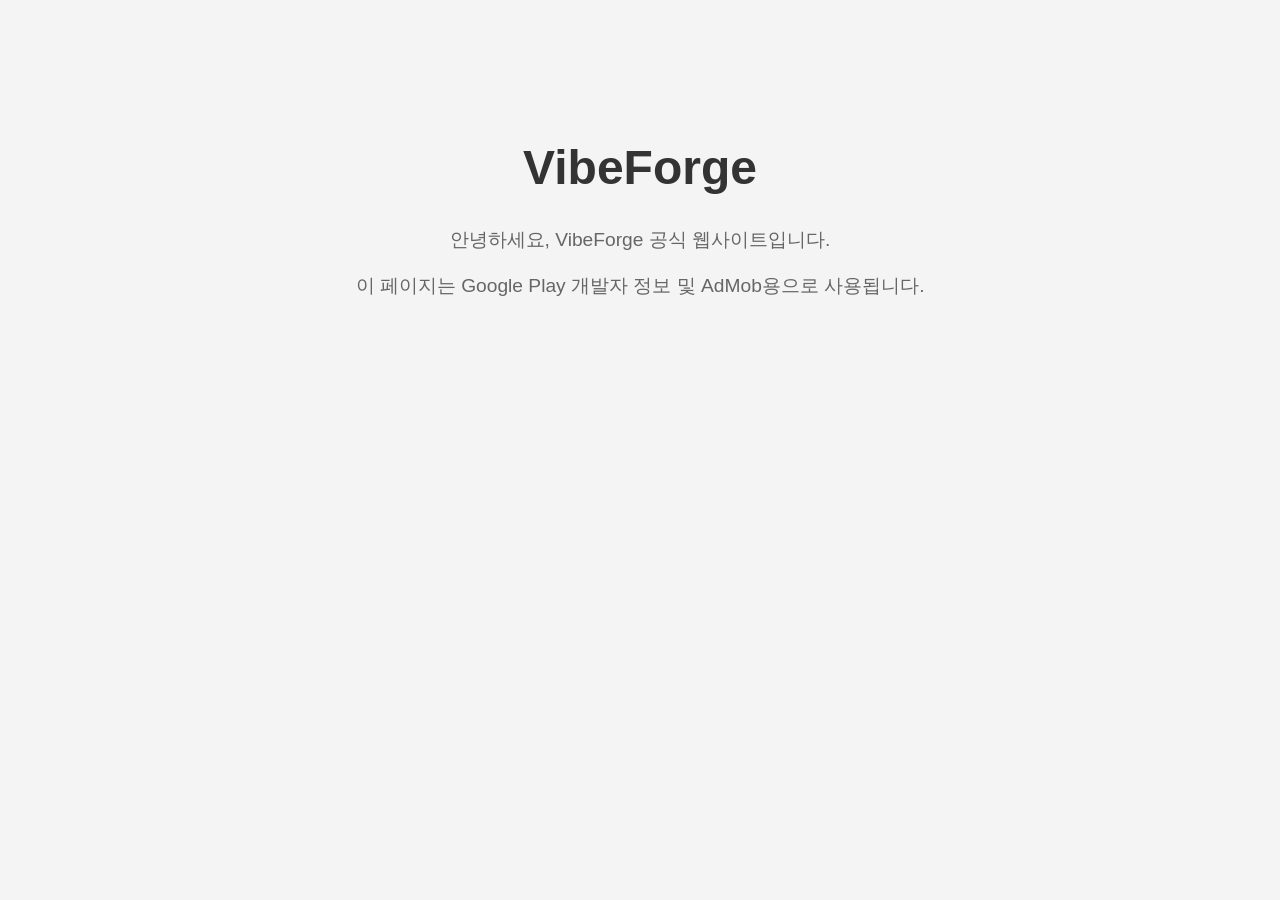
==== index.html @ 2b114d9f "Create index.html" ====
<!DOCTYPE html>
<html lang="ko">
<head>
  <meta charset="UTF-8">
  <meta name="viewport" content="width=device-width, initial-scale=1">
  <title>VibeForge</title>
  <style>
    body {
      font-family: Arial, sans-serif;
      text-align: center;
      padding: 100px 20px;
      background-color: #f4f4f4;
    }
    h1 {
      font-size: 3em;
      color: #333;
    }
    p {
      font-size: 1.2em;
      color: #666;
    }
  </style>
</head>
<body>
  <h1>VibeForge</h1>
  <p>안녕하세요, VibeForge 공식 웹사이트입니다.</p>
  <p>이 페이지는 Google Play 개발자 정보 및 AdMob용으로 사용됩니다.</p>
</body>
</html>
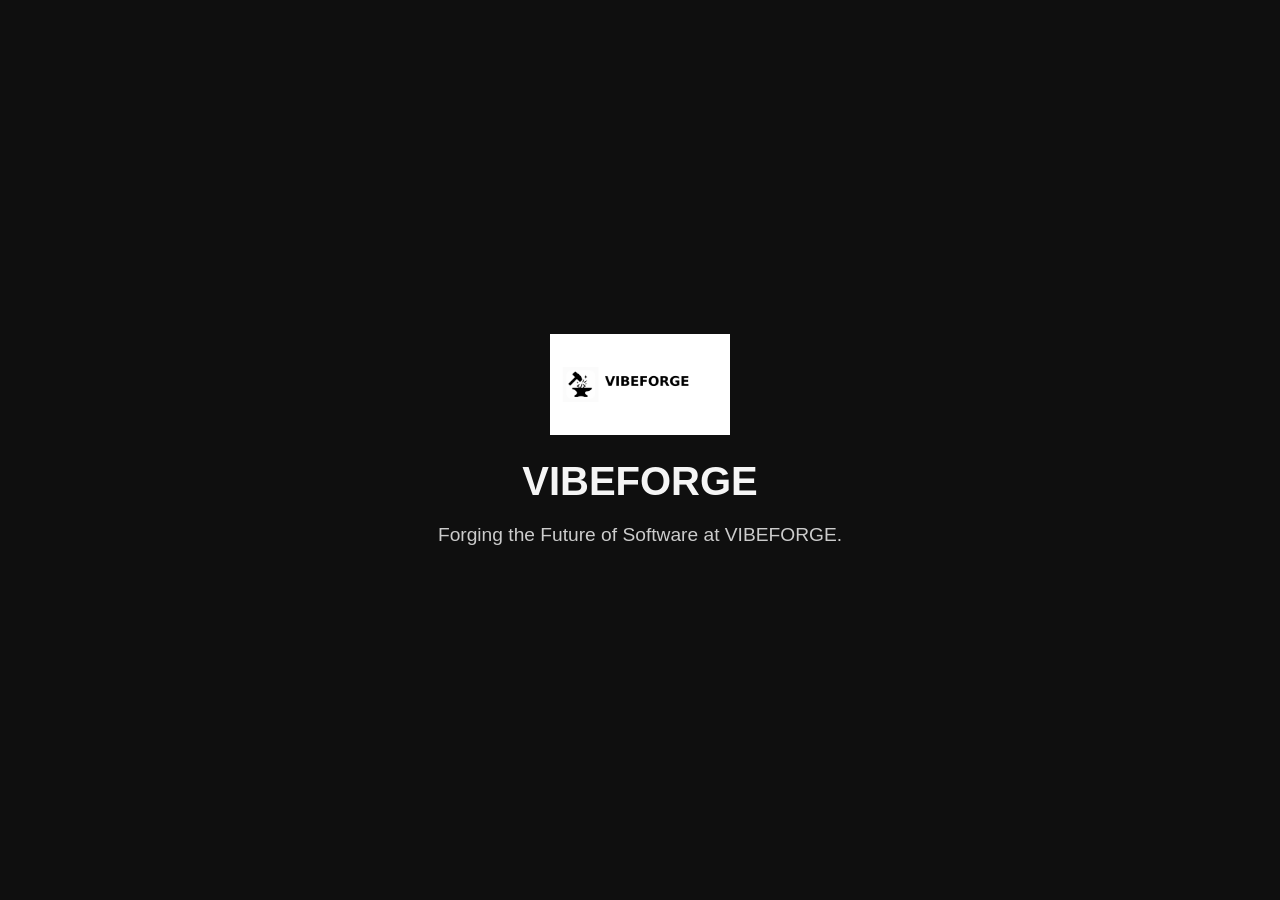
==== commit 56461c2b: "Update index.html" ====
--- a/index.html
+++ b/index.html
@@ -1,29 +1,58 @@
 <!DOCTYPE html>
-<html lang="ko">
+<html lang="en">
 <head>
-  <meta charset="UTF-8">
-  <meta name="viewport" content="width=device-width, initial-scale=1">
-  <title>VibeForge</title>
+  <meta charset="UTF-8" />
+  <meta name="viewport" content="width=device-width, initial-scale=1.0"/>
+  <title>VIBEFORGE</title>
   <style>
+    * {
+      box-sizing: border-box;
+    }
     body {
-      font-family: Arial, sans-serif;
+      margin: 0;
+      padding: 0;
+      font-family: 'Segoe UI', sans-serif;
+      background-color: #0f0f0f;
+      color: #f5f5f5;
+      display: flex;
+      flex-direction: column;
+      align-items: center;
+      justify-content: center;
+      height: 100vh;
       text-align: center;
-      padding: 100px 20px;
-      background-color: #f4f4f4;
+    }
+    img {
+      width: 180px;
+      height: auto;
+      margin-bottom: 24px;
     }
     h1 {
-      font-size: 3em;
-      color: #333;
+      font-size: 2.5em;
+      margin: 0 20px;
+      max-width: 90%;
     }
     p {
       font-size: 1.2em;
-      color: #666;
+      color: #cccccc;
+      max-width: 600px;
+      margin: 20px;
+    }
+    @media (max-width: 600px) {
+      h1 {
+        font-size: 1.8em;
+      }
+      p {
+        font-size: 1em;
+      }
+      img {
+        width: 120px;
+      }
     }
   </style>
 </head>
 <body>
-  <h1>VibeForge</h1>
-  <p>안녕하세요, VibeForge 공식 웹사이트입니다.</p>
-  <p>이 페이지는 Google Play 개발자 정보 및 AdMob용으로 사용됩니다.</p>
+  <img src="vibeforge_header_image.png" alt="VIBEFORGE Logo">
+  <h1>VIBEFORGE</h1>
+  <p>Forging the Future of Software at VIBEFORGE.</p>
 </body>
 </html>
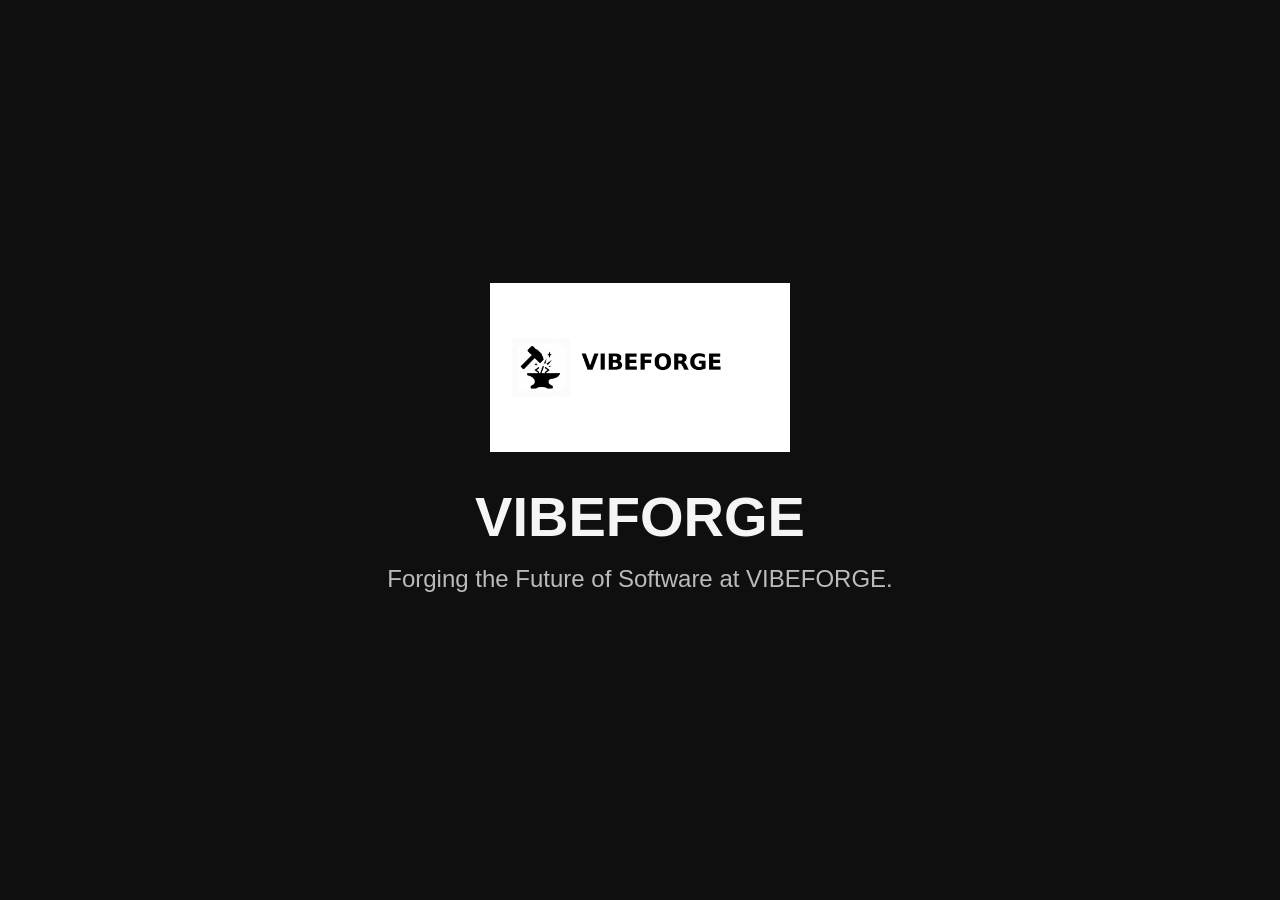
==== commit 23208aef: "Update index.html" ====
--- a/index.html
+++ b/index.html
@@ -18,34 +18,32 @@
       flex-direction: column;
       align-items: center;
       justify-content: center;
-      height: 100vh;
+      min-height: 100vh;
       text-align: center;
     }
     img {
-      width: 180px;
+      width: 300px;
       height: auto;
-      margin-bottom: 24px;
+      margin-bottom: 32px;
     }
     h1 {
-      font-size: 2.5em;
-      margin: 0 20px;
-      max-width: 90%;
+      font-size: 3.5em;
+      margin: 0;
     }
     p {
-      font-size: 1.2em;
-      color: #cccccc;
-      max-width: 600px;
-      margin: 20px;
+      font-size: 1.5em;
+      margin-top: 16px;
+      color: #bbbbbb;
     }
-    @media (max-width: 600px) {
+    @media (max-width: 768px) {
+      img {
+        width: 200px;
+      }
       h1 {
-        font-size: 1.8em;
+        font-size: 2.2em;
       }
       p {
-        font-size: 1em;
-      }
-      img {
-        width: 120px;
+        font-size: 1.1em;
       }
     }
   </style>
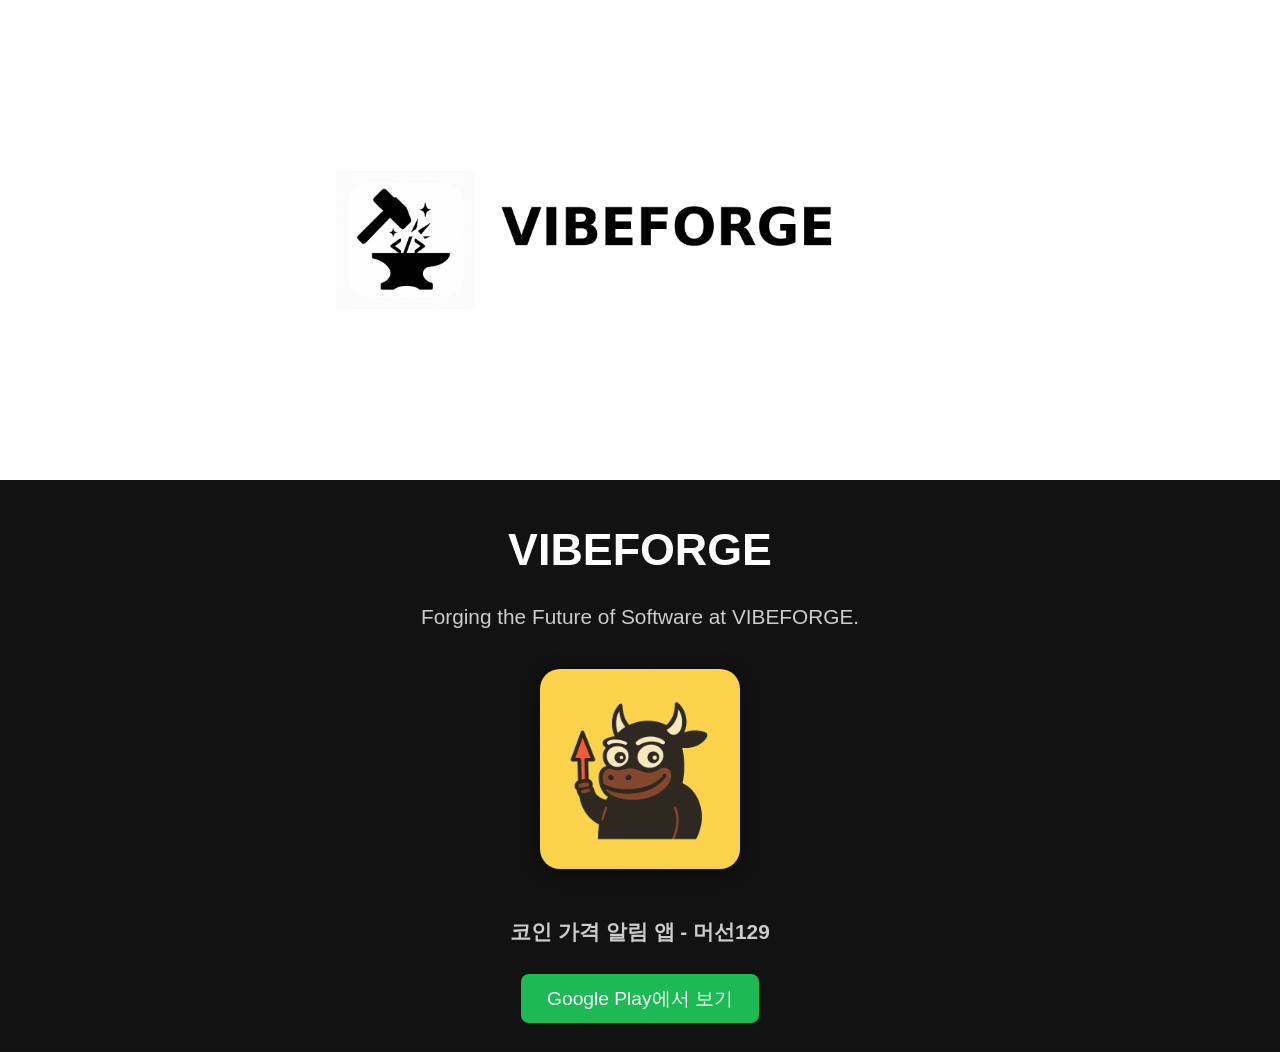
==== commit 65102782: "Update index.html" ====
--- a/index.html
+++ b/index.html
@@ -1,56 +1,85 @@
 <!DOCTYPE html>
-<html lang="en">
+<html lang="ko">
 <head>
   <meta charset="UTF-8" />
   <meta name="viewport" content="width=device-width, initial-scale=1.0"/>
   <title>VIBEFORGE</title>
   <style>
-    * {
-      box-sizing: border-box;
-    }
     body {
       margin: 0;
-      padding: 0;
       font-family: 'Segoe UI', sans-serif;
-      background-color: #0f0f0f;
-      color: #f5f5f5;
-      display: flex;
-      flex-direction: column;
-      align-items: center;
-      justify-content: center;
-      min-height: 100vh;
+      background-color: #121212;
+      color: #ffffff;
       text-align: center;
     }
-    img {
-      width: 300px;
-      height: auto;
-      margin-bottom: 32px;
+    .header-image {
+      width: 100%;
+      max-height: 400px;
+      object-fit: contain;
+      background-color: #ffffff;
+      padding: 40px 0;
+    }
+    .container {
+      padding: 40px 20px;
     }
     h1 {
-      font-size: 3.5em;
-      margin: 0;
+      font-size: 2.8em;
+      margin-top: 0;
     }
     p {
-      font-size: 1.5em;
-      margin-top: 16px;
-      color: #bbbbbb;
+      font-size: 1.3em;
+      color: #cccccc;
+      margin-bottom: 40px;
     }
-    @media (max-width: 768px) {
-      img {
-        width: 200px;
+    .app-preview {
+      width: 200px;
+      height: 200px;
+      border-radius: 20px;
+      box-shadow: 0 4px 20px rgba(0,0,0,0.4);
+      margin-bottom: 24px;
+    }
+    .play-button {
+      background-color: #1DB954;
+      color: white;
+      text-decoration: none;
+      font-size: 1.2em;
+      padding: 14px 26px;
+      border-radius: 8px;
+      transition: background-color 0.3s;
+    }
+    .play-button:hover {
+      background-color: #1aa34a;
+    }
+    @media (max-width: 600px) {
+      .app-preview {
+        width: 150px;
+        height: 150px;
       }
       h1 {
-        font-size: 2.2em;
+        font-size: 2em;
       }
       p {
-        font-size: 1.1em;
+        font-size: 1em;
       }
     }
   </style>
 </head>
 <body>
-  <img src="vibeforge_header_image.png" alt="VIBEFORGE Logo">
-  <h1>VIBEFORGE</h1>
-  <p>Forging the Future of Software at VIBEFORGE.</p>
+  <!-- 헤더 이미지 -->
+  <img src="vibeforge_header_image.png" alt="VIBEFORGE 헤더 이미지" class="header-image">
+
+  <div class="container">
+    <h1>VIBEFORGE</h1>
+    <p>Forging the Future of Software at VIBEFORGE.</p>
+
+    <!-- 앱 아이콘 -->
+    <img src="app_icon.png" alt="AlertCoin 앱 아이콘" class="app-preview">
+    <p><strong>코인 가격 알림 앱 - 머선129</strong></p>
+
+    <!-- 버튼 -->
+    <a href="https://play.google.com/store/apps/details?id=com.vibeforge.alertcoin&hl=ko" class="play-button" target="_blank">
+      Google Play에서 보기
+    </a>
+  </div>
 </body>
 </html>
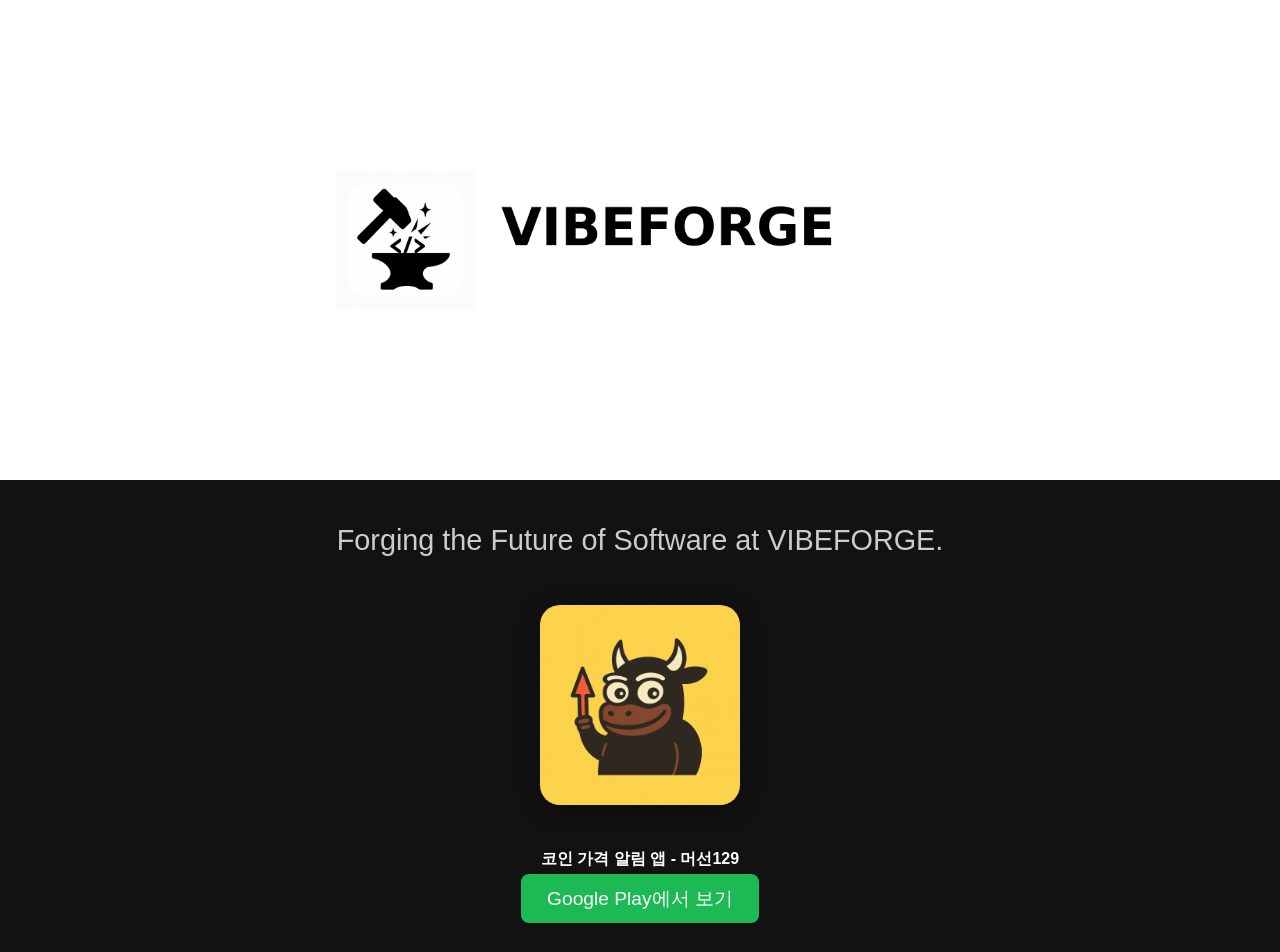
==== commit 606ec561: "Update index.html" ====
--- a/index.html
+++ b/index.html
@@ -22,14 +22,10 @@
     .container {
       padding: 40px 20px;
     }
-    h1 {
-      font-size: 2.8em;
-      margin-top: 0;
-    }
-    p {
-      font-size: 1.3em;
+    .slogan {
+      font-size: 1.8em;
       color: #cccccc;
-      margin-bottom: 40px;
+      margin: 0 0 48px 0;
     }
     .app-preview {
       width: 200px;
@@ -55,11 +51,8 @@
         width: 150px;
         height: 150px;
       }
-      h1 {
-        font-size: 2em;
-      }
-      p {
-        font-size: 1em;
+      .slogan {
+        font-size: 1.2em;
       }
     }
   </style>
@@ -69,8 +62,7 @@
   <img src="vibeforge_header_image.png" alt="VIBEFORGE 헤더 이미지" class="header-image">
 
   <div class="container">
-    <h1>VIBEFORGE</h1>
-    <p>Forging the Future of Software at VIBEFORGE.</p>
+    <p class="slogan">Forging the Future of Software at VIBEFORGE.</p>
 
     <!-- 앱 아이콘 -->
     <img src="app_icon.png" alt="AlertCoin 앱 아이콘" class="app-preview">
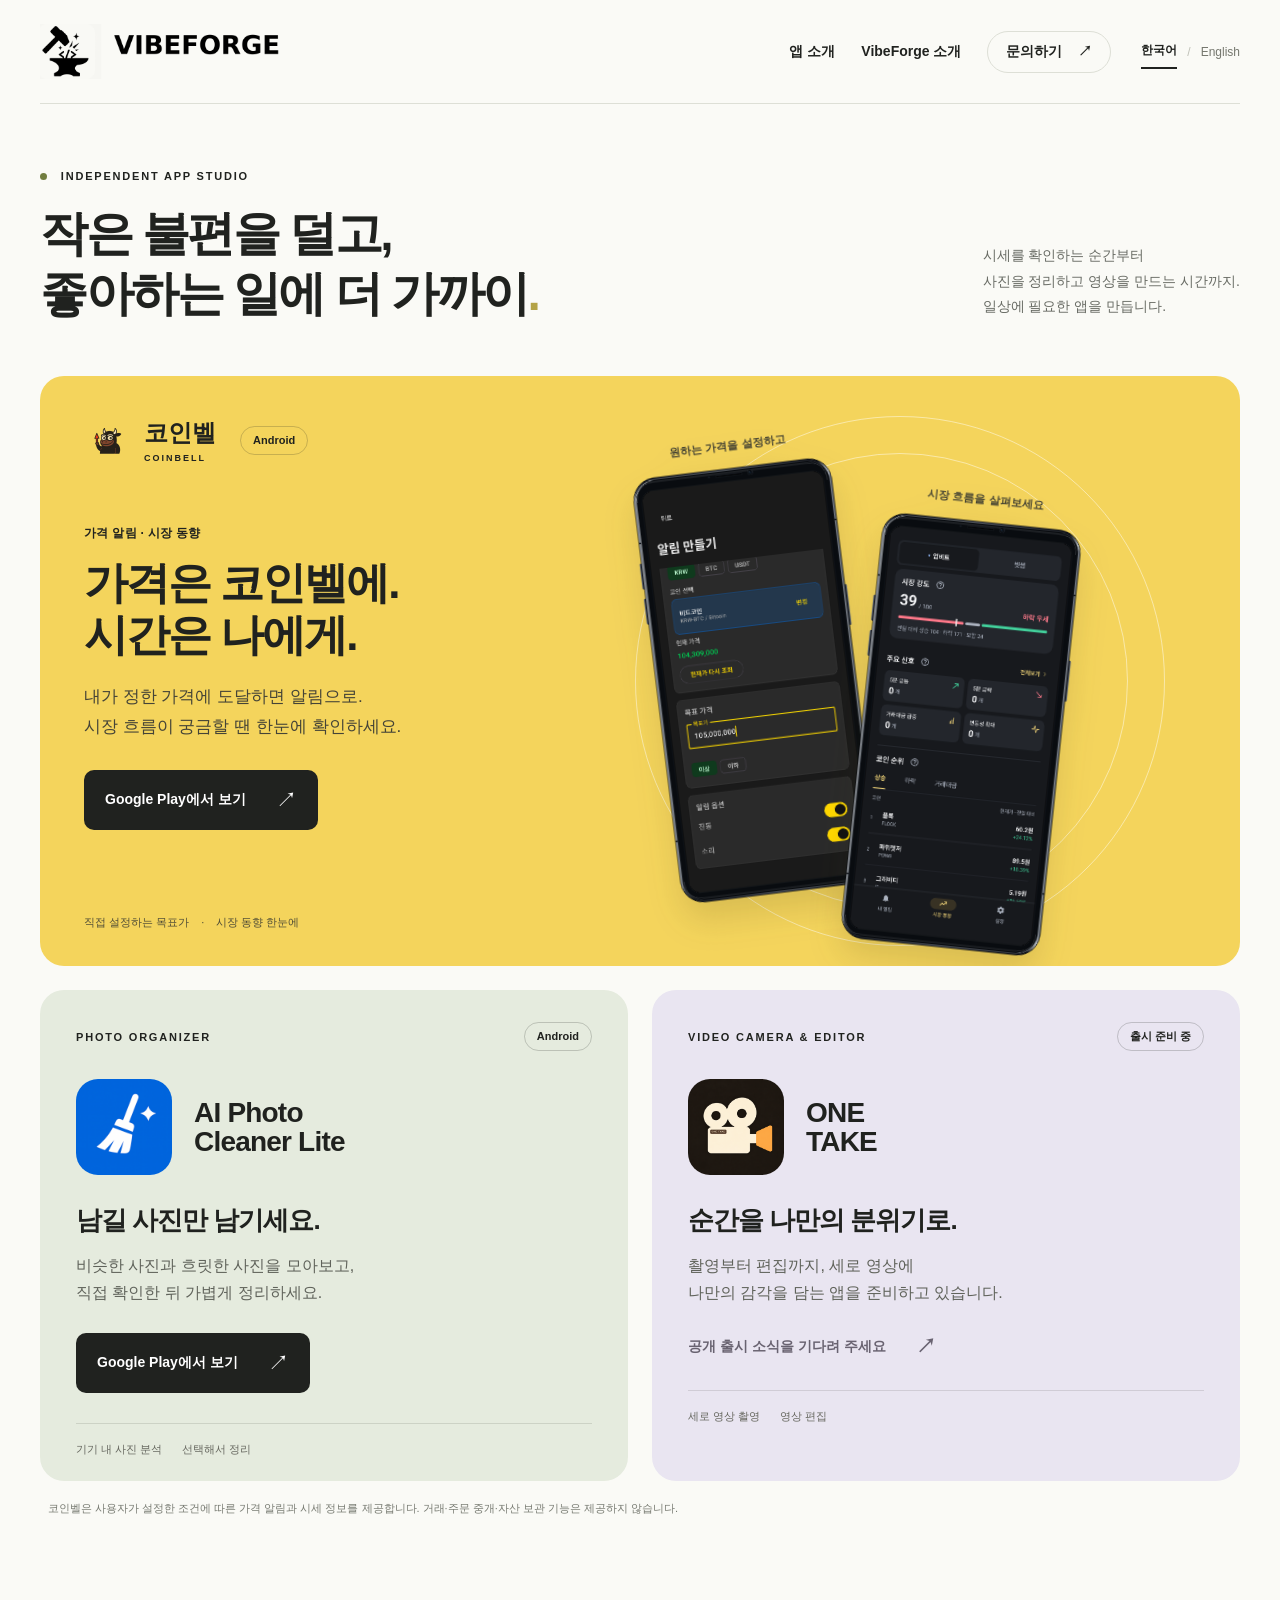
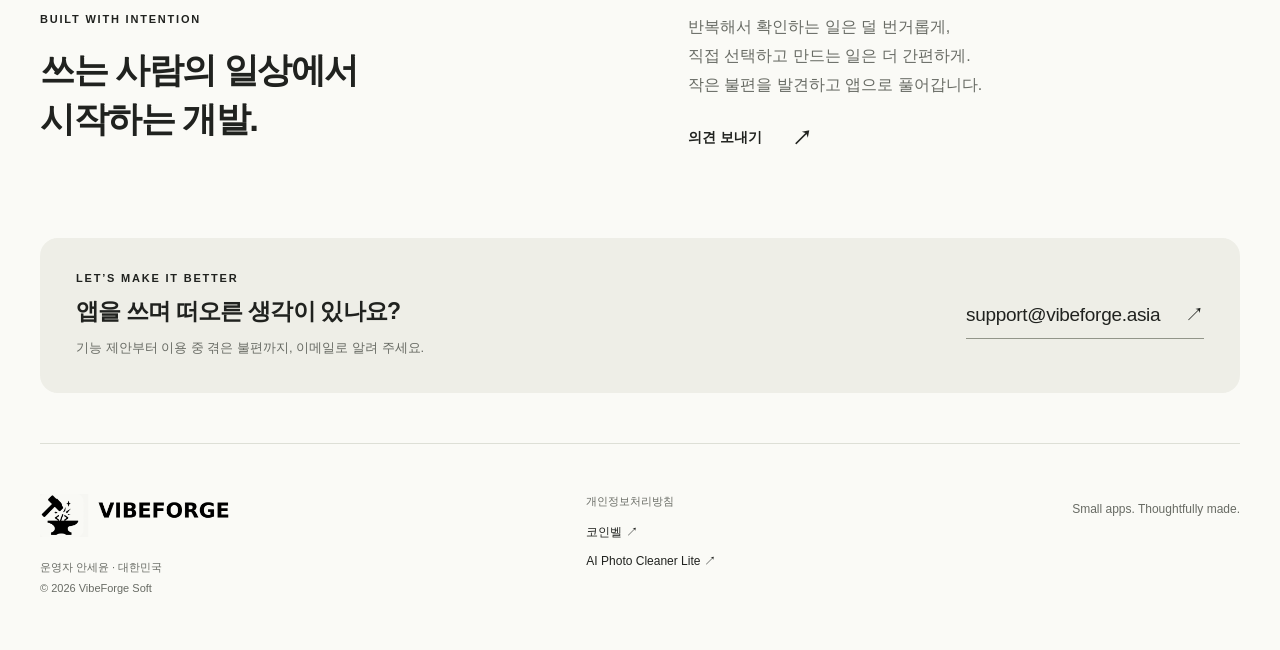
==== commit 93483b47: "홈페이지 한국어·영어 리뉴얼 및 도메인 지원 이메일 반영" ====
--- a/index.html
+++ b/index.html
@@ -1,77 +1,31 @@
-<!DOCTYPE html>
+<!doctype html>
 <html lang="ko">
 <head>
-  <meta charset="UTF-8" />
-  <meta name="viewport" content="width=device-width, initial-scale=1.0"/>
-  <title>VIBEFORGE</title>
-  <style>
-    body {
-      margin: 0;
-      font-family: 'Segoe UI', sans-serif;
-      background-color: #121212;
-      color: #ffffff;
-      text-align: center;
-    }
-    .header-image {
-      width: 100%;
-      max-height: 400px;
-      object-fit: contain;
-      background-color: #ffffff;
-      padding: 40px 0;
-    }
-    .container {
-      padding: 40px 20px;
-    }
-    .slogan {
-      font-size: 1.8em;
-      color: #cccccc;
-      margin: 0 0 48px 0;
-    }
-    .app-preview {
-      width: 200px;
-      height: 200px;
-      border-radius: 20px;
-      box-shadow: 0 4px 20px rgba(0,0,0,0.4);
-      margin-bottom: 24px;
-    }
-    .play-button {
-      background-color: #1DB954;
-      color: white;
-      text-decoration: none;
-      font-size: 1.2em;
-      padding: 14px 26px;
-      border-radius: 8px;
-      transition: background-color 0.3s;
-    }
-    .play-button:hover {
-      background-color: #1aa34a;
-    }
-    @media (max-width: 600px) {
-      .app-preview {
-        width: 150px;
-        height: 150px;
-      }
-      .slogan {
-        font-size: 1.2em;
-      }
-    }
-  </style>
+<meta charset="utf-8"><meta name="viewport" content="width=device-width,initial-scale=1">
+<title>VibeForge Soft — 일상의 작은 불편을 바꾸는 앱</title>
+<meta name="description" content="VibeForge Soft의 앱을 만나보세요. 코인벨, AI Photo Cleaner Lite, ONE TAKE.">
+<link rel="alternate" hreflang="ko" href="index.html">
+<link rel="alternate" hreflang="en" href="en.html">
+<link rel="stylesheet" href="style.css">
 </head>
 <body>
-  <!-- 헤더 이미지 -->
-  <img src="vibeforge_header_image.png" alt="VIBEFORGE 헤더 이미지" class="header-image">
-
-  <div class="container">
-    <p class="slogan">Forging the Future of Software at VIBEFORGE.</p>
-
-    <!-- 앱 아이콘 -->
-    <img src="app_icon.png" alt="AlertCoin 앱 아이콘" class="app-preview">
-    <p><strong>코인 가격 알림 앱 - 머선129</strong></p>
-
-    <!-- 버튼 -->
-    <a href="https://play.google.com/store/apps/details?id=com.vibeforge.alertcoin&hl=ko" class="play-button" target="_blank">
-      Google Play에서 보기
-    </a>
-  </div>
-</body>
-</html>
+<a class="skip" href="#main">본문으로 이동</a>
+<header class="nav wrap"><a class="brand" href="#" aria-label="VibeForge Soft"><span class="brand-ci"><img src="assets/vibeforge-ci-original.png" alt="VIBEFORGE" width="4096" height="2304"></span></a><nav aria-label="주 메뉴"><a href="#apps">앱 소개</a><a href="#about">VibeForge 소개</a><a class="contact-link" href="#contact">문의하기 <span aria-hidden="true">↗</span></a></nav><div class="language-switch" role="group" aria-label="언어 선택"><a href="index.html" lang="ko" hreflang="ko" aria-current="page">한국어</a><span aria-hidden="true">/</span><a href="en.html" lang="en" hreflang="en">English</a></div></header>
+<main id="main">
+<section class="intro wrap"><div class="eyebrow"><span class="dot"></span> INDEPENDENT APP STUDIO</div><div class="intro-row"><h1>작은 불편을 덜고,<br>좋아하는 일에 더 가까이<span class="period">.</span></h1><p>시세를 확인하는 순간부터<br>사진을 정리하고 영상을 만드는 시간까지.<br>일상에 필요한 앱을 만듭니다.</p></div></section>
+<section id="apps" class="wrap apps" aria-label="VibeForge Soft의 앱">
+<article class="coinbell">
+<div class="featured-copy"><div class="product-line"><img src="assets/coinbell-icon.png" alt="" width="48" height="48"><span>코인벨 <small>COINBELL</small></span><span class="pill">Android</span></div><div class="featured-title"><p class="eyebrow">가격 알림 · 시장 동향</p><h2>가격은 코인벨에.<br>시간은 나에게.</h2><p class="description">내가 정한 가격에 도달하면 알림으로.<br>시장 흐름이 궁금할 땐 한눈에 확인하세요.</p><a class="button dark" href="https://play.google.com/store/apps/details?id=com.vibeforge.alertcoin&hl=ko&gl=KR" target="_blank" rel="noopener">Google Play에서 보기 <span aria-hidden="true">↗</span></a></div><div class="feature-tags"><span>직접 설정하는 목표가</span><span>시장 동향 한눈에</span></div></div>
+<div class="phones" aria-label="코인벨 실제 앱 화면"><div class="orbit" aria-hidden="true"></div><div class="phone back"><span class="screen-label">원하는 가격을 설정하고</span><img src="assets/coinbell-alert.png" alt="코인벨 알림 만들기 화면" width="710" height="1500"></div><div class="phone front"><span class="screen-label">시장 흐름을 살펴보세요</span><img src="assets/coinbell-market.png" alt="코인벨 시장 동향 화면: 시장 강도, 주요 신호, 코인 순위" width="710" height="1500"></div></div>
+</article>
+<div class="other-apps">
+<article class="app-card cleaner"><div class="card-top"><span class="eyebrow">PHOTO ORGANIZER</span><span class="pill">Android</span></div><div class="app-identity"><img src="assets/cleaner-store.webp" width="96" height="96" alt=""><span class="app-name">AI Photo<br>Cleaner Lite</span></div><h2>남길 사진만 남기세요.</h2><p>비슷한 사진과 흐릿한 사진을 모아보고,<br>직접 확인한 뒤 가볍게 정리하세요.</p><a class="button dark" href="https://play.google.com/store/apps/details?id=com.vibeforge.aicleaner&hl=ko&gl=KR" target="_blank" rel="noopener">Google Play에서 보기 <span aria-hidden="true">↗</span></a><div class="card-bottom"><span>기기 내 사진 분석</span><span>선택해서 정리</span></div></article>
+<article class="app-card onetake"><div class="card-top"><span class="eyebrow">VIDEO CAMERA & EDITOR</span><span class="pill">출시 준비 중</span></div><div class="app-identity"><img src="assets/onetake-icon.png" width="96" height="96" alt=""><span class="app-name">ONE<br>TAKE</span></div><h2>순간을 나만의 분위기로.</h2><p>촬영부터 편집까지, 세로 영상에<br>나만의 감각을 담는 앱을 준비하고 있습니다.</p><span class="coming">공개 출시 소식을 기다려 주세요 <span aria-hidden="true">↗</span></span><div class="card-bottom"><span>세로 영상 촬영</span><span>영상 편집</span></div></article>
+</div>
+<p class="product-note">코인벨은 사용자가 설정한 조건에 따른 가격 알림과 시세 정보를 제공합니다. 거래·주문 중개·자산 보관 기능은 제공하지 않습니다.</p>
+</section>
+<section id="about" class="about wrap"><div><p class="eyebrow">BUILT WITH INTENTION</p><h2>쓰는 사람의 일상에서<br>시작하는 개발.</h2></div><div class="about-copy"><p>반복해서 확인하는 일은 덜 번거롭게,<br>직접 선택하고 만드는 일은 더 간편하게.<br>작은 불편을 발견하고 앱으로 풀어갑니다.</p><a class="text-link" href="mailto:support@vibeforge.asia">의견 보내기 <span aria-hidden="true">↗</span></a></div></section>
+<section id="contact" class="contact wrap"><div><p class="eyebrow">LET’S MAKE IT BETTER</p><h2>앱을 쓰며 떠오른 생각이 있나요?</h2><p>기능 제안부터 이용 중 겪은 불편까지, 이메일로 알려 주세요.</p></div><a href="mailto:support@vibeforge.asia">support@vibeforge.asia <span aria-hidden="true">↗</span></a></section>
+</main>
+<footer class="footer wrap"><div><a class="brand" href="#" aria-label="VibeForge Soft"><span class="brand-ci"><img src="assets/vibeforge-ci-original.png" alt="VIBEFORGE" width="4096" height="2304"></span></a><p>운영자 안세윤 · 대한민국<br>© 2026 VibeForge Soft</p></div><div class="footer-links"><span>개인정보처리방침</span><a href="https://vibeforge.asia/privacy_policy/" target="_blank" rel="noopener">코인벨 ↗</a><a href="https://vibeforge.asia/privacy/photocleaner/" target="_blank" rel="noopener">AI Photo Cleaner Lite ↗</a></div><span class="footer-sign">Small apps. Thoughtfully made.</span></footer>
+</body></html>
--- a/style.css
+++ b/style.css
@@ -0,0 +1,14 @@
+:root{--ink:#20221f;--muted:#686b64;--paper:#fafaf6;--line:#dddfd6;--yellow:#f4d45c}*{box-sizing:border-box}html{scroll-behavior:smooth;scroll-padding-top:25px}body{margin:0;background:var(--paper);color:var(--ink);font-family:"Pretendard","Apple SD Gothic Neo","Noto Sans KR",Arial,sans-serif;-webkit-font-smoothing:antialiased}a{color:inherit;text-decoration:none}a:focus-visible{outline:3px solid #1f65d5;outline-offset:6px}a:hover{opacity:.78}.wrap{max-width:1240px;margin-inline:auto}.nav{height:104px;display:flex;align-items:center;justify-content:space-between;border-bottom:1px solid var(--line)}.brand{display:inline-flex;align-items:center;gap:11px;font-size:23px;font-weight:750;letter-spacing:-.9px}.brand b{font-weight:400}.mark{display:flex;align-items:center;justify-content:center;width:40px;height:40px;border-radius:11px;background:var(--ink);color:#f4d45c;font-size:34px;font-weight:850;font-family:Arial,sans-serif;letter-spacing:-8px;padding-right:7px;padding-bottom:3px;line-height:1}.mark span{color:var(--paper);font-size:29px;transform:translateY(-2px)}nav{display:flex;gap:34px;align-items:center;font-size:14px;font-weight:600}.contact-link{padding:11px 18px;border:1px solid var(--line);border-radius:30px}.contact-link span{margin-left:12px}.intro{padding-top:66px;padding-bottom:52px}.eyebrow{font-size:11px;font-weight:700;letter-spacing:1.8px;margin:0}.dot{display:inline-block;width:7px;height:7px;background:#717d3f;border-radius:50%;margin-right:9px}.intro-row{display:flex;align-items:flex-end;justify-content:space-between;gap:35px;margin-top:22px}h1{font-size:53px;line-height:1.25;letter-spacing:-2.5px;font-weight:750;margin:0}.period{color:#b4a346}.intro-row>p{font-size:16px;color:var(--muted);line-height:1.8;margin:0 0 5px}.coinbell{display:grid;grid-template-columns:1fr 1fr;position:relative;min-height:620px;background:var(--yellow);border-radius:24px;overflow:hidden}.featured-copy{padding:40px 0 36px 44px;display:flex;flex-direction:column;position:relative;z-index:2}.product-line{display:flex;align-items:center;gap:12px;font-size:24px;font-weight:750}.product-line img{border-radius:12px}.product-line small{display:block;font-size:9px;letter-spacing:2px;margin-top:4px;font-weight:650}.pill{font-size:11px;font-weight:600;line-height:1;letter-spacing:0;white-space:nowrap;padding:8px 12px;border:1px solid #20221f35;border-radius:99px}.product-line .pill{margin-left:12px}.featured-title{margin-top:61px}.featured-title .eyebrow{font-size:12px;letter-spacing:.3px}.featured-title h2{font-size:48px;line-height:1.19;letter-spacing:-2px;margin:15px 0 20px}.description{font-size:17px;line-height:1.8;margin:0 0 27px;color:#454437}.button{display:inline-flex;gap:30px;align-items:center;padding:16px 21px;border-radius:10px;font-size:14px;font-weight:650}.dark{background:var(--ink);color:white}.button span{font-size:21px;font-weight:400}.feature-tags{display:flex;gap:12px;margin-top:auto;padding-top:35px;font-size:11px;color:#504d36}.feature-tags span+span:before{content:"·";margin-right:12px}.phones{position:relative;min-height:620px}.orbit{position:absolute;width:530px;height:530px;border:1px solid #fff7;border-radius:50%;top:40px;left:-5px}.orbit:after{content:"";position:absolute;inset:36px;border:1px solid #fff7;border-radius:50%}.phone{position:absolute;width:224px;filter:drop-shadow(0 18px 16px #40340b25)}.phone img{display:block;width:100%;height:auto}.phone.back{top:61px;left:12px;transform:rotate(-7deg)}.phone.front{top:115px;left:248px;transform:rotate(6deg)}.screen-label{display:block;text-align:center;font-size:11px;font-weight:650;margin-bottom:12px;color:#454332}.other-apps{display:grid;grid-template-columns:1fr 1fr;gap:24px;margin-top:24px}.app-card{padding:32px 36px 24px;border-radius:24px}.cleaner{background:#e5ebde}.onetake{background:#e9e5f1}.card-top{display:flex;justify-content:space-between;align-items:center}.app-identity{display:flex;align-items:center;gap:22px;margin:28px 0}.app-identity img{border-radius:22px;object-fit:contain}.app-name{font-size:28px;font-weight:750;line-height:1.05;letter-spacing:-.8px}.app-card h2{font-size:26px;letter-spacing:-1px;margin:0 0 14px}.app-card p{font-size:16px;line-height:1.7;color:#60635b;margin:0 0 27px}.text-link,.coming{font-size:14px;font-weight:650;display:inline-flex;align-items:center;gap:30px}.text-link span,.coming span{font-size:20px}.coming{color:#696371}.card-bottom{border-top:1px solid #20221f20;margin-top:30px;padding-top:18px;display:flex;gap:20px;font-size:11px;color:#66675f}.product-note{font-size:11px;line-height:1.8;color:#777a71;margin:18px 8px 0}.about{display:grid;grid-template-columns:1fr 1fr;padding-top:94px;padding-bottom:82px;gap:24px}.about h2{font-size:35px;line-height:1.4;letter-spacing:-1.5px;margin:20px 0 0}.about-copy{font-size:18px;line-height:1.8;padding-left:36px}.about-copy p{margin:0 0 20px}.about-copy p{font-size:16px;color:var(--muted)}.contact{display:flex;align-items:center;justify-content:space-between;gap:24px;padding:34px 36px;border-radius:18px;background:#eeeee7}.contact h2{font-size:23px;letter-spacing:-.8px;margin:12px 0 10px}.contact p:not(.eyebrow){font-size:13px;color:var(--muted);margin:0;line-height:1.7}.contact>a{font-size:19px;letter-spacing:-.3px;border-bottom:1px solid #929589;padding-block:10px;white-space:nowrap}.contact>a span{margin-left:20px}.footer{display:flex;justify-content:space-between;align-items:flex-start;gap:24px;padding-top:50px;padding-bottom:40px;margin-top:50px;border-top:1px solid var(--line)}.footer .brand{font-size:18px}.mark.small{width:29px;height:29px;border-radius:8px;font-size:25px;letter-spacing:-6px;padding-right:5px}.mark.small span{font-size:22px}.footer p{font-size:11px;line-height:1.9;color:var(--muted);margin-top:16px}.footer-links{display:grid;gap:12px;font-size:12px}.footer-links>span{font-size:11px;color:var(--muted);margin-bottom:3px}.footer-sign{font-size:12px;color:var(--muted);padding-top:8px}.skip{position:absolute;left:20px;top:-100px;background:white;padding:15px;z-index:5}.skip:focus{top:10px}
+@media(max-width:1320px){.wrap{margin-inline:40px}.phone{width:205px}.phone.front{left:220px}.featured-title h2{font-size:44px}.coinbell,.phones{min-height:590px}h1{font-size:48px}.intro-row>p{font-size:14px}}
+@media(max-width:1000px){.wrap{margin-inline:26px}.intro-row{display:block}.intro-row>p{margin-top:22px}.intro-row>p br{display:none}.coinbell{grid-template-columns:1fr}.featured-copy{padding-right:36px}.featured-title{margin-top:35px}.phones{min-height:540px;width:490px;max-width:100%;margin:auto}.phone{width:215px}.phone.back{top:30px;left:13px}.phone.front{top:65px;left:245px}.orbit{width:460px;height:460px;top:15px}.feature-tags{padding-top:28px}.contact{display:block}.contact>a{display:inline-block;margin-top:25px}.footer-sign{display:none}.app-card{padding-inline:25px}.app-identity{gap:14px}.app-name{font-size:23px}}
+@media(max-width:600px){.wrap{margin-inline:20px}.nav{height:80px}.brand{font-size:18px;gap:8px}.mark{width:33px;height:33px;font-size:29px;border-radius:9px}.mark span{font-size:24px}nav{gap:18px;font-size:12px}nav>a:nth-child(2){display:none}.contact-link{border:0;padding:0}.contact-link span{display:none}.intro{padding-top:41px;padding-bottom:30px}.eyebrow{font-size:9px;letter-spacing:1.4px}.intro-row{margin-top:18px}h1{font-size:32px;letter-spacing:-1.6px;line-height:1.35}.intro-row>p{font-size:14px;line-height:1.75;margin:19px 0 0;max-width:310px}.coinbell{border-radius:18px}.featured-copy{padding:25px 24px 0}.product-line{font-size:21px;gap:10px}.product-line img{width:42px;height:42px}.product-line .pill{margin-left:auto}.featured-title{margin-top:31px}.featured-title h2{font-size:37px;letter-spacing:-1.7px;margin-block:13px 16px}.featured-title .eyebrow{font-size:11px}.description{font-size:14px;line-height:1.8;margin-bottom:21px}.button{padding:13px 18px;font-size:13px}.feature-tags{flex-wrap:wrap;gap:8px;font-size:9px;padding-top:26px;padding-bottom:20px}.feature-tags span+span:before{margin-right:8px}.phones{min-height:440px;width:100%;overflow:hidden}.phone{width:158px}.phone.back{left:15px;top:29px;transform:rotate(-6deg)}.phone.front{left:auto;right:15px;top:57px;transform:rotate(6deg)}.screen-label{font-size:9px;margin-bottom:9px}.orbit{width:330px;height:330px;left:12px;top:30px}.other-apps{grid-template-columns:1fr;gap:16px;margin-top:16px}.app-card{padding:25px 25px 22px;border-radius:18px}.app-identity{margin:25px 0;gap:20px}.app-identity img{width:80px;height:80px;border-radius:18px}.app-name{font-size:27px}.app-card h2{font-size:24px}.app-card p{font-size:14px;margin-bottom:21px}.card-bottom{margin-top:25px}.product-note{font-size:10px;margin-inline:3px}.about{grid-template-columns:1fr;padding-block:55px;gap:24px}.about h2{font-size:29px;line-height:1.4;margin-top:14px}.about-copy{padding-left:0;font-size:16px}.about-copy p{font-size:14px}.contact{padding:26px 24px;border-radius:16px}.contact h2{font-size:23px;line-height:1.4;max-width:250px}.contact>a{font-size:17px;margin-top:17px}.contact>a span{margin-left:8px}.footer{margin-top:35px;padding-top:30px;padding-bottom:25px;flex-direction:column;gap:20px}.footer-links{gap:10px}.desktop-only{display:none}}
+@media(prefers-reduced-motion:reduce){html{scroll-behavior:auto}}
+
+
+/* The existing CI is displayed directly; only its surrounding whitespace is clipped. */
+.brand-ci{display:block;position:relative;width:240px;aspect-ratio:2780/640;overflow:hidden;mix-blend-mode:multiply;flex-shrink:0}
+.brand-ci img{position:absolute;max-width:none;width:147.3381295%;height:auto;left:-14.2086331%;top:-129.6875%}
+.nav{gap:30px}.nav nav{margin-left:auto;gap:26px}.language-switch{display:flex;align-items:center;gap:10px;font-size:12px;white-space:nowrap}.language-switch a{padding:8px 0;color:#75776e}.language-switch [aria-current="page"]{color:var(--ink);font-weight:750;border-bottom:2px solid var(--ink)}.language-switch>span{color:#bfc0b7}.footer .brand-ci{width:190px}
+html[lang="en"] h1{font-size:56px;letter-spacing:-2px}html[lang="en"] .featured-title h2{font-size:46px}html[lang="en"] .feature-tags{font-size:10px;gap:8px}html[lang="en"] .feature-tags span+span:before{margin-right:8px}html[lang="en"] .featured-title .eyebrow{font-size:10px;letter-spacing:1px}html[lang="en"] .app-card h2{font-size:25px;letter-spacing:-.8px}
+@media(max-width:1000px){.nav{gap:18px}.nav nav{gap:18px}.brand-ci{width:205px}.contact-link{border:0;padding:0}.contact-link span{display:none}}
+@media(max-width:700px){.nav{height:auto;min-height:116px;flex-wrap:wrap;gap:8px 12px;padding-block:16px}.nav>.brand{order:0}.brand-ci{width:185px}.nav .language-switch{order:1;margin-left:auto;font-size:11px;gap:8px}.nav nav{order:2;flex-basis:100%;margin:3px 0 0;justify-content:space-between;font-size:12px;gap:10px}.nav nav>a:nth-child(2){display:inline}.nav .contact-link{padding:0}.intro{padding-top:32px}html[lang="en"] h1{font-size:36px;line-height:1.2;letter-spacing:-1.4px}html[lang="en"] .featured-title h2{font-size:34px}html[lang="en"] .feature-tags{font-size:9px;gap:6px}html[lang="en"] .app-card h2{font-size:24px}html[lang="en"] .app-card p br{display:none}html[lang="en"] .coming{font-size:13px;gap:12px}}
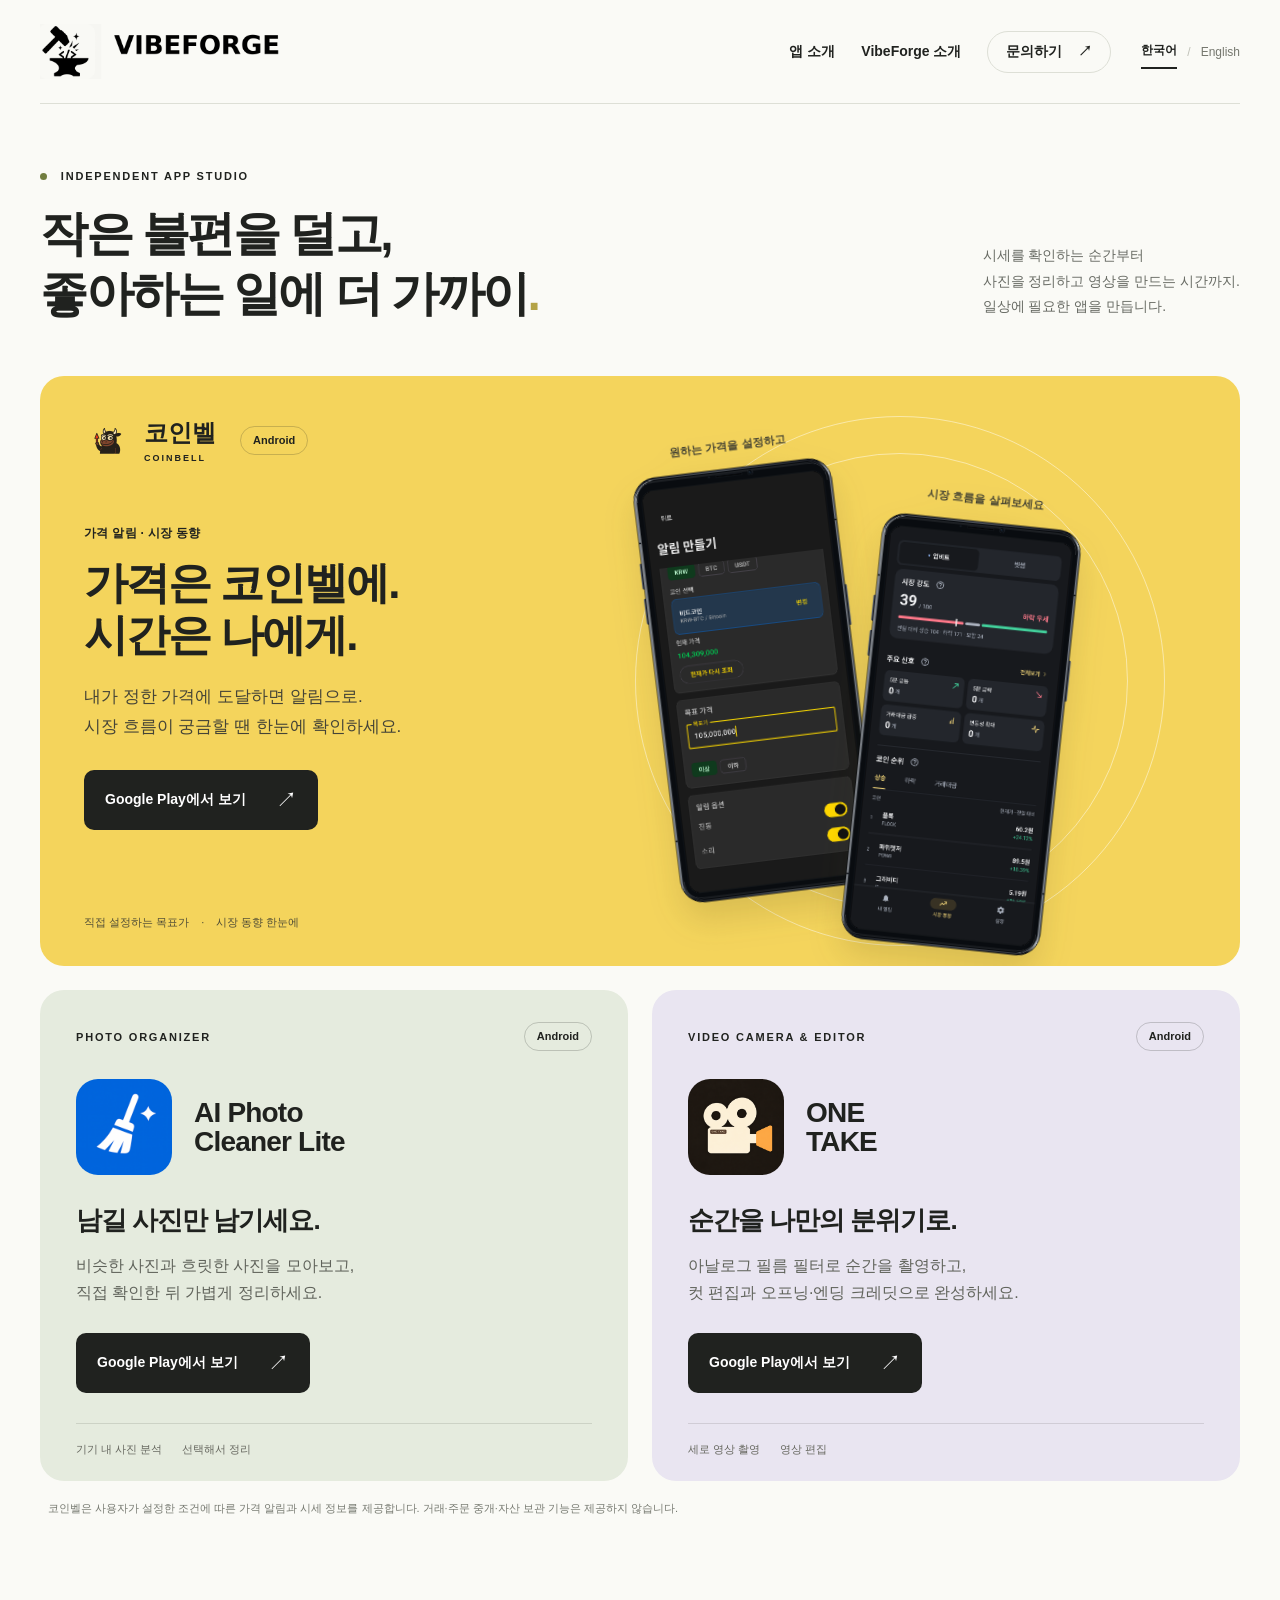
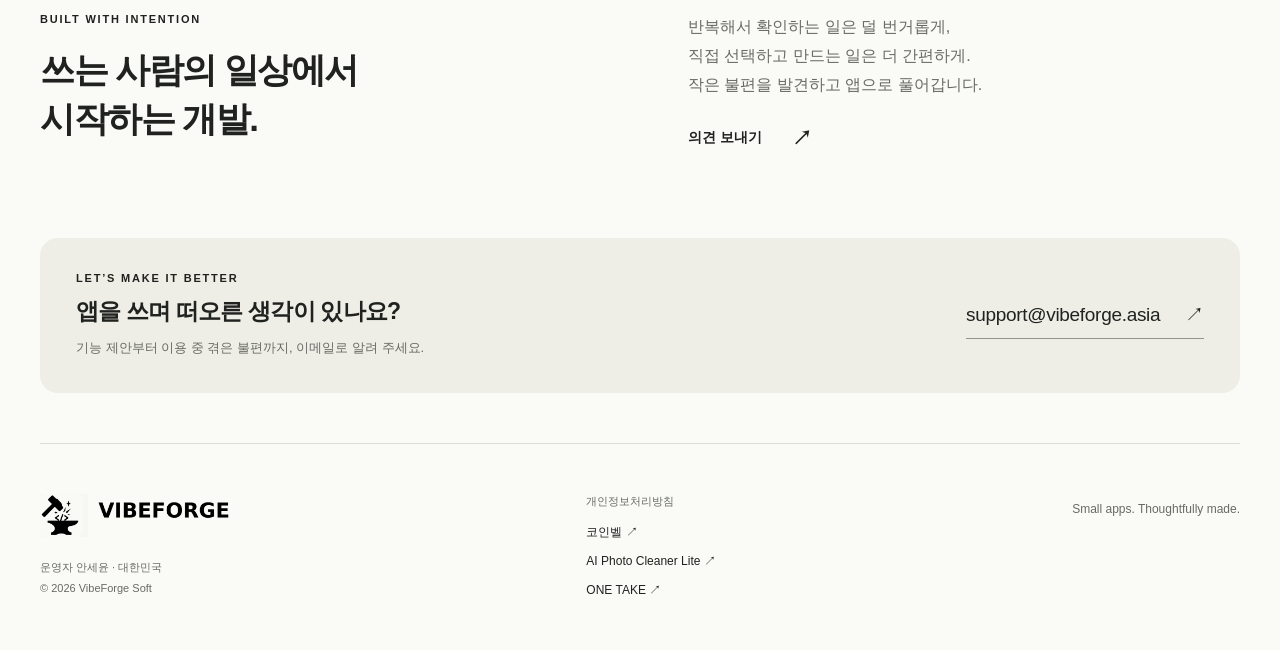
==== commit e000e4f5: "홈페이지 ONE TAKE 출시 문구와 스토어·개인정보처리방침 링크 반영" ====
--- a/index.html
+++ b/index.html
@@ -20,12 +20,12 @@
 </article>
 <div class="other-apps">
 <article class="app-card cleaner"><div class="card-top"><span class="eyebrow">PHOTO ORGANIZER</span><span class="pill">Android</span></div><div class="app-identity"><img src="assets/cleaner-store.webp" width="96" height="96" alt=""><span class="app-name">AI Photo<br>Cleaner Lite</span></div><h2>남길 사진만 남기세요.</h2><p>비슷한 사진과 흐릿한 사진을 모아보고,<br>직접 확인한 뒤 가볍게 정리하세요.</p><a class="button dark" href="https://play.google.com/store/apps/details?id=com.vibeforge.aicleaner&hl=ko&gl=KR" target="_blank" rel="noopener">Google Play에서 보기 <span aria-hidden="true">↗</span></a><div class="card-bottom"><span>기기 내 사진 분석</span><span>선택해서 정리</span></div></article>
-<article class="app-card onetake"><div class="card-top"><span class="eyebrow">VIDEO CAMERA & EDITOR</span><span class="pill">출시 준비 중</span></div><div class="app-identity"><img src="assets/onetake-icon.png" width="96" height="96" alt=""><span class="app-name">ONE<br>TAKE</span></div><h2>순간을 나만의 분위기로.</h2><p>촬영부터 편집까지, 세로 영상에<br>나만의 감각을 담는 앱을 준비하고 있습니다.</p><span class="coming">공개 출시 소식을 기다려 주세요 <span aria-hidden="true">↗</span></span><div class="card-bottom"><span>세로 영상 촬영</span><span>영상 편집</span></div></article>
+<article class="app-card onetake"><div class="card-top"><span class="eyebrow">VIDEO CAMERA & EDITOR</span><span class="pill">Android</span></div><div class="app-identity"><img src="assets/onetake-icon.png" width="96" height="96" alt=""><span class="app-name">ONE<br>TAKE</span></div><h2>순간을 나만의 분위기로.</h2><p>아날로그 필름 필터로 순간을 촬영하고,<br>컷 편집과 오프닝·엔딩 크레딧으로 완성하세요.</p><a class="button dark" href="https://play.google.com/store/apps/details?id=com.vibeforge.onetake&amp;hl=ko&amp;gl=KR" target="_blank" rel="noopener">Google Play에서 보기 <span aria-hidden="true">↗</span></a><div class="card-bottom"><span>세로 영상 촬영</span><span>영상 편집</span></div></article>
 </div>
 <p class="product-note">코인벨은 사용자가 설정한 조건에 따른 가격 알림과 시세 정보를 제공합니다. 거래·주문 중개·자산 보관 기능은 제공하지 않습니다.</p>
 </section>
 <section id="about" class="about wrap"><div><p class="eyebrow">BUILT WITH INTENTION</p><h2>쓰는 사람의 일상에서<br>시작하는 개발.</h2></div><div class="about-copy"><p>반복해서 확인하는 일은 덜 번거롭게,<br>직접 선택하고 만드는 일은 더 간편하게.<br>작은 불편을 발견하고 앱으로 풀어갑니다.</p><a class="text-link" href="mailto:support@vibeforge.asia">의견 보내기 <span aria-hidden="true">↗</span></a></div></section>
 <section id="contact" class="contact wrap"><div><p class="eyebrow">LET’S MAKE IT BETTER</p><h2>앱을 쓰며 떠오른 생각이 있나요?</h2><p>기능 제안부터 이용 중 겪은 불편까지, 이메일로 알려 주세요.</p></div><a href="mailto:support@vibeforge.asia">support@vibeforge.asia <span aria-hidden="true">↗</span></a></section>
 </main>
-<footer class="footer wrap"><div><a class="brand" href="#" aria-label="VibeForge Soft"><span class="brand-ci"><img src="assets/vibeforge-ci-original.png" alt="VIBEFORGE" width="4096" height="2304"></span></a><p>운영자 안세윤 · 대한민국<br>© 2026 VibeForge Soft</p></div><div class="footer-links"><span>개인정보처리방침</span><a href="https://vibeforge.asia/privacy_policy/" target="_blank" rel="noopener">코인벨 ↗</a><a href="https://vibeforge.asia/privacy/photocleaner/" target="_blank" rel="noopener">AI Photo Cleaner Lite ↗</a></div><span class="footer-sign">Small apps. Thoughtfully made.</span></footer>
+<footer class="footer wrap"><div><a class="brand" href="#" aria-label="VibeForge Soft"><span class="brand-ci"><img src="assets/vibeforge-ci-original.png" alt="VIBEFORGE" width="4096" height="2304"></span></a><p>운영자 안세윤 · 대한민국<br>© 2026 VibeForge Soft</p></div><div class="footer-links"><span>개인정보처리방침</span><a href="https://vibeforge.asia/privacy_policy/" target="_blank" rel="noopener">코인벨 ↗</a><a href="https://vibeforge.asia/privacy/photocleaner/" target="_blank" rel="noopener">AI Photo Cleaner Lite ↗</a><a href="https://vibeforge.asia/privacy_policy/ko/#one-take" target="_blank" rel="noopener">ONE TAKE ↗</a></div><span class="footer-sign">Small apps. Thoughtfully made.</span></footer>
 </body></html>
